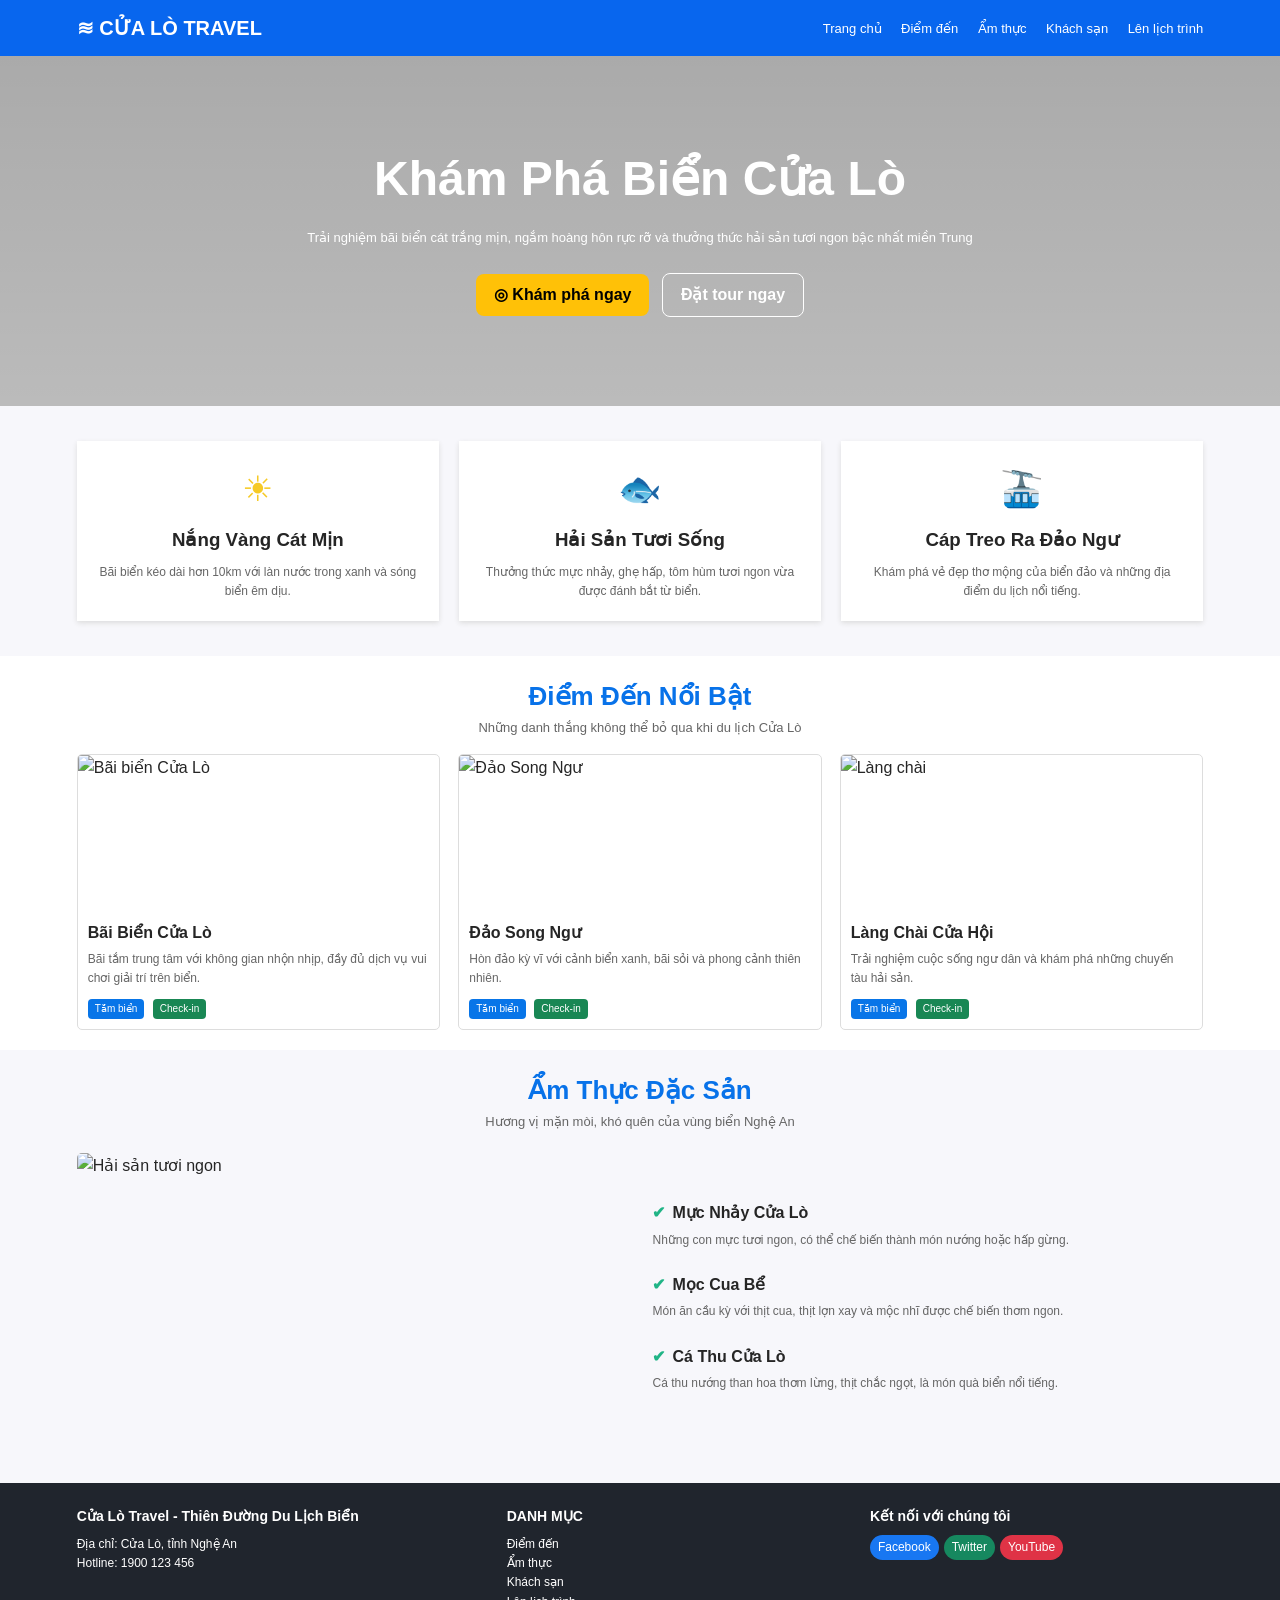
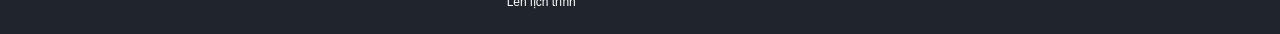
==== index.html @ 16b4d222 "Add files via upload" ====
<!DOCTYPE html>
<html lang="vi">
<head>
    <meta charset="UTF-8">
    <meta name="viewport" content="width=device-width, initial-scale=1.0">
    <title>Cửa Lò Travel</title>

    <!-- Ket noi file CSS -->
    <link rel="stylesheet" href="dulich.css">
</head>

<body>

    <header>
        <div class="container navbar">
            <div class="logo">≋ CỬA LÒ TRAVEL</div>

            <nav>
                <a href="#trang-chu">Trang chủ</a>
                <a href="#diem-den">Điểm đến</a>
                <a href="#am-thuc">Ẩm thực</a>
                <a href="#khach-san">Khách sạn</a>
                <a href="#lich-trinh">Lên lịch trình</a>
            </nav>
        </div>
    </header>

    <section class="hero" id="trang-chu">
        <h1>Khám Phá Biển Cửa Lò</h1>

        <p>
            Trải nghiệm bãi biển cát trắng mịn, ngắm hoàng hôn
            rực rỡ và thưởng thức hải sản tươi ngon bậc nhất miền Trung
        </p>

        <div>
            <a href="#diem-den" class="btn btn-yellow">
                ◎ Khám phá ngay
            </a>

            <a href="#lich-trinh" class="btn btn-white">
                Đặt tour ngay
            </a>
        </div>
    </section>

    <section class="features">
        <div class="container feature-grid">

            <div class="feature">
                <div class="icon icon-sun">☀</div>
                <h3>Nắng Vàng Cát Mịn</h3>
                <p>
                    Bãi biển kéo dài hơn 10km với làn nước
                    trong xanh và sóng biển êm dịu.
                </p>
            </div>

            <div class="feature">
                <div class="icon icon-fish">🐟</div>
                <h3>Hải Sản Tươi Sống</h3>
                <p>
                    Thưởng thức mực nhảy, ghẹ hấp, tôm hùm
                    tươi ngon vừa được đánh bắt từ biển.
                </p>
            </div>

            <div class="feature">
                <div class="icon icon-cable">🚠</div>
                <h3>Cáp Treo Ra Đảo Ngư</h3>
                <p>
                    Khám phá vẻ đẹp thơ mộng của biển đảo
                    và những địa điểm du lịch nổi tiếng.
                </p>
            </div>

        </div>
    </section>

    <section class="section" id="diem-den">
        <div class="container">

            <h2 class="section-title">Điểm Đến Nổi Bật</h2>
            <p class="section-desc">
                Những danh thắng không thể bỏ qua khi du lịch Cửa Lò
            </p>

            <div class="destination-grid">

                <div class="card">
                    <img
                        src="https://images.unsplash.com/photo-1500375592092-40eb2168fd21?auto=format&fit=crop&w=800&q=80"
                        alt="Bãi biển Cửa Lò">

                    <div class="card-body">
                        <h3>Bãi Biển Cửa Lò</h3>
                        <p>
                            Bãi tắm trung tâm với không gian nhộn nhịp,
                            đầy đủ dịch vụ vui chơi giải trí trên biển.
                        </p>
                        <span class="tag blue">Tắm biển</span>
                        <span class="tag green">Check-in</span>
                    </div>
                </div>

                <div class="card">
                    <img
                        src="https://encrypted-tbn0.gstatic.com/images?q=tbn:ANd9GcQE5zY6LLgCMtRRhVCJJdSUqvqS-wcv535NeMk8z3jn2g&s=10"
                        alt="Đảo Song Ngư">

                    <div class="card-body">
                        <h3>Đảo Song Ngư</h3>
                        <p>
                            Hòn đảo kỳ vĩ với cảnh biển xanh,
                            bãi sỏi và phong cảnh thiên nhiên.
                        </p>
                        <span class="tag blue">Tắm biển</span>
                        <span class="tag green">Check-in</span>
                    </div>
                </div>

                <div class="card">
                    <img
                        src="https://images.unsplash.com/photo-1544551763-46a013bb70d5?auto=format&fit=crop&w=800&q=80"
                        alt="Làng chài">

                    <div class="card-body">
                        <h3>Làng Chài Cửa Hội</h3>
                        <p>
                            Trải nghiệm cuộc sống ngư dân
                            và khám phá những chuyến tàu hải sản.
                        </p>
                        <span class="tag blue">Tắm biển</span>
                        <span class="tag green">Check-in</span>
                    </div>
                </div>

            </div>
        </div>
    </section>

    <!-- Am thuc dac san -->
    <section class="food-section" id="am-thuc">
        <div class="container">

            <h2 class="section-title">Ẩm Thực Đặc Sản</h2>
            <p class="section-desc">
                Hương vị mặn mòi, khó quên của vùng biển Nghệ An
            </p>

            <div class="food-layout">

                <img
                    class="food-image"
                    src="https://images.unsplash.com/photo-1559737558-2f5a35f4523b?auto=format&fit=crop&w=1000&q=80"
                    alt="Hải sản tươi ngon">

                <div class="food-list">

                    <div class="food-item">
                        <h3><span class="check">✔</span>Mực Nhảy Cửa Lò</h3>
                        <p>
                            Những con mực tươi ngon, có thể chế biến
                            thành món nướng hoặc hấp gừng.
                        </p>
                    </div>

                    <div class="food-item">
                        <h3><span class="check">✔</span>Mọc Cua Bể</h3>
                        <p>
                            Món ăn cầu kỳ với thịt cua, thịt lợn xay
                            và mộc nhĩ được chế biến thơm ngon.
                        </p>
                    </div>

                    <div class="food-item">
                        <h3><span class="check">✔</span>Cá Thu Cửa Lò</h3>
                        <p>
                            Cá thu nướng than hoa thơm lừng,
                            thịt chắc ngọt, là món quà biển nổi tiếng.
                        </p>
                    </div>

                </div>
            </div>
        </div>
    </section>

    <!-- Chan trang -->
    <footer id="khach-san">
        <div class="container footer-grid">

            <div>
                <h3>Cửa Lò Travel - Thiên Đường Du Lịch Biển</h3>
                <p>Địa chỉ: Cửa Lò, tỉnh Nghệ An</p>
                <p>Hotline: 1900 123 456</p>
            </div>

            <div id="lich-trinh">
                <h3>DANH MỤC</h3>
                <a href="#diem-den">Điểm đến</a>
                <a href="#am-thuc">Ẩm thực</a>
                <a href="#khach-san">Khách sạn</a>
                <a href="#lich-trinh">Lên lịch trình</a>
            </div>

            <div>
                <h3>Kết nối với chúng tôi</h3>

                <div class="social">
                    <a class="facebook" href="https://facebook.com">Facebook</a>
                    <a class="twitter" href="https://twitter.com">Twitter</a>
                    <a class="youtube" href="https://youtube.com">YouTube</a>
                </div>
            </div>

        </div>
    </footer>

</body>
</html>
---- dulich.css ----
* {
    margin: 0;
    padding: 0;
    box-sizing: border-box;
}

body {
    font-family: Arial, sans-serif;
    color: #252525;
    line-height: 1.6;
}

a {
    text-decoration: none;
}

.container {
    width: 88%;
    max-width: 1200px;
    margin: auto;
}
header {
    background: #0866ee;
    color: white;
    padding: 12px 0;
}

.navbar {
    display: flex;
    justify-content: space-between;
    align-items: center;
}

.logo {
    font-size: 20px;
    font-weight: bold;
}

nav a {
    color: white;
    margin-left: 15px;
    font-size: 13px;
}

/* Anh bia */
.hero {
    height: 350px;

    background:
        linear-gradient(#0005, #0004),
        url("https://images.unsplash.com/photo-1500375592092-40eb2168fd21?auto=format&fit=crop&w=1600&q=80")
        center / cover;

    color: white;
    text-align: center;

    display: flex;
    flex-direction: column;
    justify-content: center;
    align-items: center;

    padding: 20px;
}

.hero h1 {
    font-size: 48px;
    margin-bottom: 10px;
}

.hero p {
    font-size: 13px;
    margin-bottom: 20px;
}
.btn {
    display: inline-block;
    padding: 8px 18px;
    border-radius: 8px;
    margin: 4px;
    font-weight: bold;
}

.btn-yellow {
    background: #ffc107;
    color: black;
}

.btn-white {
    border: 1px solid white;
    color: white;
}

/* Ba the gioi thieu */
.features {
    background: #f7f7fb;
    padding: 35px 0;
}

.feature-grid {
    display: grid;
    grid-template-columns: repeat(3, 1fr);
    gap: 20px;
}

.feature {
    background: white;
    padding: 20px;
    text-align: center;
    box-shadow: 0 2px 5px #ddd;
}

.feature .icon {
    font-size: 35px;
}
.icon-sun {
    color: #f6ca27;
}

.icon-fish {
    color: #70b9ed;
}

.icon-cable {
    color: #59d9bd;
}

.feature h3 {
    margin: 8px 0;
}

.feature p {
    font-size: 12px;
    color: #666;
}
.section {
    padding: 20px 0;
}

.section-title {
    color: #0872e9;
    text-align: center;
    font-size: 26px;
}

.section-desc {
    text-align: center;
    color: #666;
    font-size: 13px;
    margin-bottom: 15px;
}
.destination-grid {
    display: grid;
    grid-template-columns: repeat(3, 1fr);
    gap: 18px;
}

.card {
    border: 1px solid #ddd;
    border-radius: 5px;
    overflow: hidden;
    background: white;
}

.card img {
    width: 100%;
    height: 155px;
    object-fit: cover;
    display: block;
}

.card-body {
    padding: 10px;
}

.card-body h3 {
    font-size: 16px;
}

.card-body p {
    font-size: 12px;
    color: #666;
    margin: 5px 0;
}
.tag {
    display: inline-block;
    color: white;
    padding: 2px 7px;
    border-radius: 4px;
    font-size: 10px;
    margin-right: 4px;
}

.blue {
    background: #0875e8;
}

.green {
    background: #198754;
}
.food-section {
    background: #f7f7fb;
    padding: 20px 0;
}

.food-layout {
    display: grid;
    grid-template-columns: 1fr 1fr;
    gap: 25px;
    align-items: center;
    margin-top: 20px;
}

.food-image {
    width: 100%;
    height: 310px;
    object-fit: cover;
    border-radius: 5px;
}

.food-item {
    margin-bottom: 22px;
}

.food-item h3 {
    font-size: 16px;
    margin-bottom: 5px;
}

.food-item p {
    font-size: 12px;
    color: #666;
}

.check {
    color: #20b486;
    margin-right: 7px;
}
footer {
    background: #20252d;
    color: white;
    padding: 22px 0;
}

.footer-grid {
    display: grid;
    grid-template-columns: 1.2fr 1fr 1fr;
    gap: 30px;
}

footer h3 {
    font-size: 14px;
    margin-bottom: 8px;
}

footer p,
footer a {
    color: white;
    font-size: 12px;
}

footer a {
    display: block;
}
.social {
    display: flex;
    gap: 5px;
}

.social a {
    padding: 3px 8px;
    border-radius: 15px;
}

.facebook {
    background: #1877f2;
}

.twitter {
    background: #16885f;
}

.youtube {
    background: #df3346;
}
@media (max-width: 700px) {
    .navbar {
        flex-direction: column;
        gap: 10px;
    }

    nav a {
        margin: 0 5px;
    }

    .hero h1 {
        font-size: 32px;
    }

    .feature-grid,
    .destination-grid,
    .food-layout,
    .footer-grid {
        grid-template-columns: 1fr;
    }
}
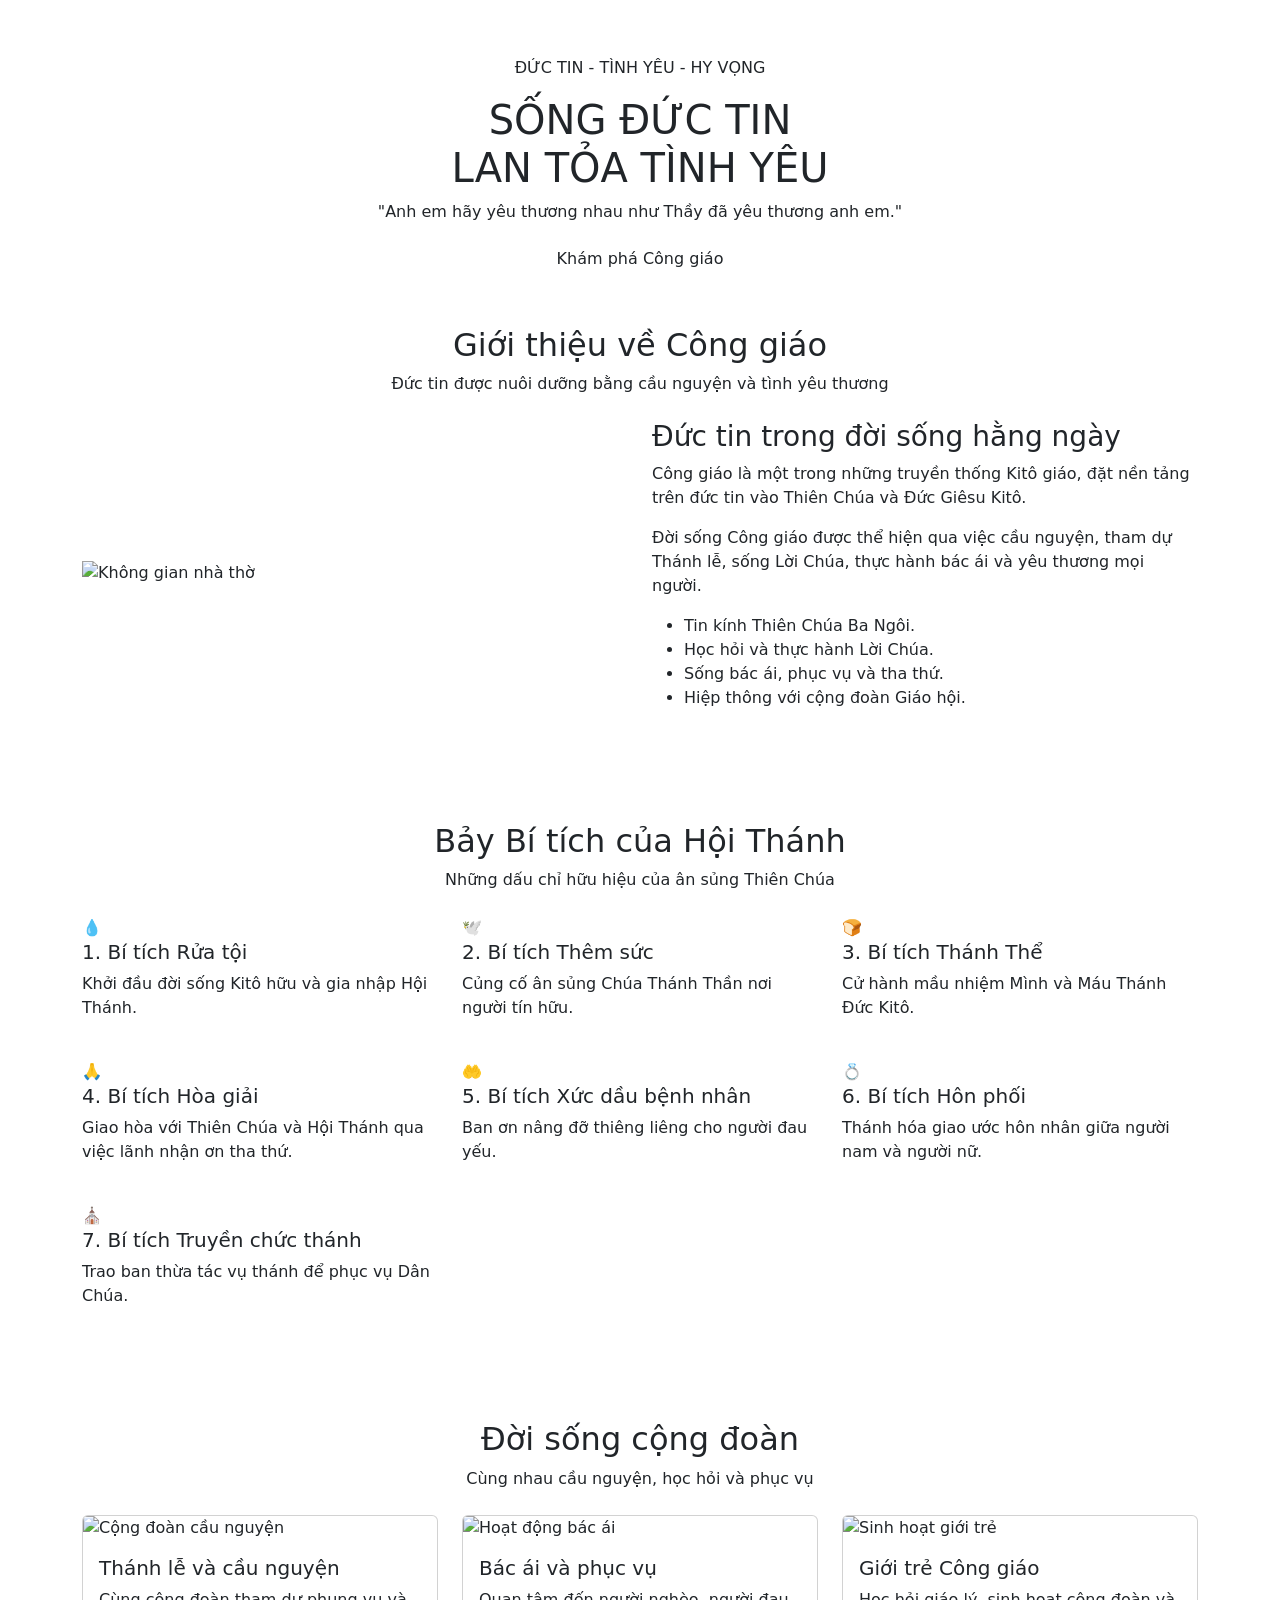
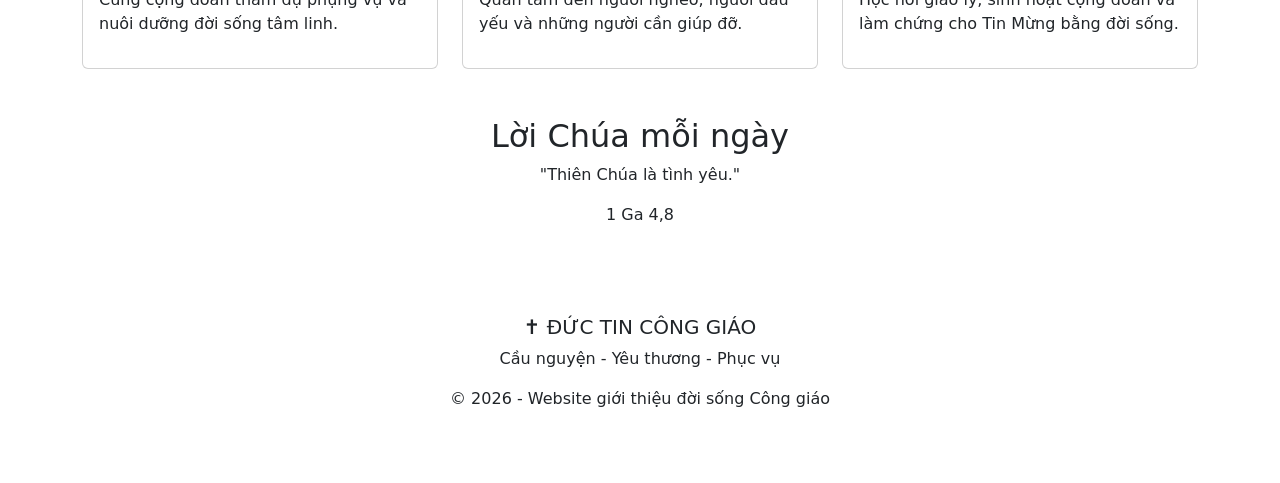
==== commit a1524599: "Rename bai1.html to index.html" ====
--- a/index.html
+++ b/index.html
@@ -4,219 +4,288 @@
 <head>
     <meta charset="UTF-8">
     <meta name="viewport" content="width=device-width, initial-scale=1.0">
-    <title>Cửa Lò Travel</title>
-
-    <!-- Ket noi file CSS -->
-    <link rel="stylesheet" href="dulich.css">
+    <title>Công Giáo Việt Nam - Đức Tin và Hy Vọng</title>
+
+    <link href="https://cdn.jsdelivr.net/npm/bootstrap@5.3.3/dist/css/bootstrap.min.css"
+          rel="stylesheet">
+
+    <link rel="stylesheet" href="style.css">
 </head>
 
 <body>
 
-    <header>
-        <div class="container navbar">
-            <div class="logo">≋ CỬA LÒ TRAVEL</div>
-
-            <nav>
-                <a href="#trang-chu">Trang chủ</a>
-                <a href="#diem-den">Điểm đến</a>
-                <a href="#am-thuc">Ẩm thực</a>
-                <a href="#khach-san">Khách sạn</a>
-                <a href="#lich-trinh">Lên lịch trình</a>
-            </nav>
+    <nav class="navbar navbar-expand-lg navbar-dark main-nav">
+        <div class="container">
+            <a class="navbar-brand fw-bold" href="#home">
+                ✝ ĐỨC TIN CÔNG GIÁO
+            </a>
+
+            <button class="navbar-toggler" type="button"
+                    data-bs-toggle="collapse" data-bs-target="#menu">
+                <span class="navbar-toggler-icon"></span>
+            </button>
+
+            <div class="collapse navbar-collapse" id="menu">
+                <ul class="navbar-nav ms-auto">
+                    <li class="nav-item">
+                        <a class="nav-link" href="#home">Trang chủ</a>
+                    </li>
+                    <li class="nav-item">
+                        <a class="nav-link" href="#gioi-thieu">Giới thiệu</a>
+                    </li>
+                    <li class="nav-item">
+                        <a class="nav-link" href="#bi-tich">Bí tích</a>
+                    </li>
+                    <li class="nav-item">
+                        <a class="nav-link" href="#hoat-dong">Hoạt động</a>
+                    </li>
+                    <li class="nav-item">
+                        <a class="nav-link" href="#lien-he">Liên hệ</a>
+                    </li>
+                </ul>
+            </div>
+        </div>
+    </nav>
+
+    <header id="home" class="hero">
+        <div class="hero-content text-center">
+            <div class="container">
+                <p class="hero-subtitle">ĐỨC TIN - TÌNH YÊU - HY VỌNG</p>
+
+                <h1>SỐNG ĐỨC TIN<br>LAN TỎA TÌNH YÊU</h1>
+
+                <p class="hero-text">
+                    "Anh em hãy yêu thương nhau như Thầy đã yêu thương anh em."
+                </p>
+
+                <a href="#gioi-thieu" class="btn btn-gold">
+                    Khám phá Công giáo
+                </a>
+            </div>
         </div>
     </header>
 
-    <section class="hero" id="trang-chu">
-        <h1>Khám Phá Biển Cửa Lò</h1>
-
-        <p>
-            Trải nghiệm bãi biển cát trắng mịn, ngắm hoàng hôn
-            rực rỡ và thưởng thức hải sản tươi ngon bậc nhất miền Trung
-        </p>
-
-        <div>
-            <a href="#diem-den" class="btn btn-yellow">
-                ◎ Khám phá ngay
-            </a>
-
-            <a href="#lich-trinh" class="btn btn-white">
-                Đặt tour ngay
-            </a>
+    <section id="gioi-thieu" class="intro-section py-5">
+        <div class="container">
+            <div class="section-heading text-center mb-4">
+                <h2>Giới thiệu về Công giáo</h2>
+                <p>Đức tin được nuôi dưỡng bằng cầu nguyện và tình yêu thương</p>
+            </div>
+
+            <div class="row align-items-center g-4">
+                <div class="col-12 col-md-6">
+                    <img
+                        src="https://encrypted-tbn0.gstatic.com/images?q=tbn:ANd9GcQry5_gmvrgSSpIDM_0UEivdYDY0ALxU47XIjORedcDJw&s=10"
+                        alt="Không gian nhà thờ"
+                        class="intro-img">
+                </div>
+
+                <div class="col-12 col-md-6">
+                    <h3>Đức tin trong đời sống hằng ngày</h3>
+
+                    <p>
+                        Công giáo là một trong những truyền thống Kitô giáo,
+                        đặt nền tảng trên đức tin vào Thiên Chúa và Đức Giêsu Kitô.
+                    </p>
+
+                    <p>
+                        Đời sống Công giáo được thể hiện qua việc cầu nguyện,
+                        tham dự Thánh lễ, sống Lời Chúa, thực hành bác ái
+                        và yêu thương mọi người.
+                    </p>
+
+                    <ul class="intro-list">
+                        <li>Tin kính Thiên Chúa Ba Ngôi.</li>
+                        <li>Học hỏi và thực hành Lời Chúa.</li>
+                        <li>Sống bác ái, phục vụ và tha thứ.</li>
+                        <li>Hiệp thông với cộng đoàn Giáo hội.</li>
+                    </ul>
+                </div>
+            </div>
         </div>
     </section>
 
-    <section class="features">
-        <div class="container feature-grid">
-
-            <div class="feature">
-                <div class="icon icon-sun">☀</div>
-                <h3>Nắng Vàng Cát Mịn</h3>
-                <p>
-                    Bãi biển kéo dài hơn 10km với làn nước
-                    trong xanh và sóng biển êm dịu.
-                </p>
-            </div>
-
-            <div class="feature">
-                <div class="icon icon-fish">🐟</div>
-                <h3>Hải Sản Tươi Sống</h3>
-                <p>
-                    Thưởng thức mực nhảy, ghẹ hấp, tôm hùm
-                    tươi ngon vừa được đánh bắt từ biển.
-                </p>
-            </div>
-
-            <div class="feature">
-                <div class="icon icon-cable">🚠</div>
-                <h3>Cáp Treo Ra Đảo Ngư</h3>
-                <p>
-                    Khám phá vẻ đẹp thơ mộng của biển đảo
-                    và những địa điểm du lịch nổi tiếng.
-                </p>
-            </div>
-
+
+    <section id="bi-tich" class="sacrament-section py-5">
+        <div class="container">
+            <div class="section-heading text-center mb-4">
+                <h2>Bảy Bí tích của Hội Thánh</h2>
+                <p>Những dấu chỉ hữu hiệu của ân sủng Thiên Chúa</p>
+            </div>
+
+            <div class="row g-4">
+
+                <div class="col-12 col-md-6 col-lg-4">
+                    <div class="info-card h-100">
+                        <div class="card-icon">💧</div>
+                        <h5>1. Bí tích Rửa tội</h5>
+                        <p>
+                            Khởi đầu đời sống Kitô hữu và gia nhập Hội Thánh.
+                        </p>
+                    </div>
+                </div>
+
+                <div class="col-12 col-md-6 col-lg-4">
+                    <div class="info-card h-100">
+                        <div class="card-icon">🕊️</div>
+                        <h5>2. Bí tích Thêm sức</h5>
+                        <p>
+                            Củng cố ân sủng Chúa Thánh Thần nơi người tín hữu.
+                        </p>
+                    </div>
+                </div>
+
+                <div class="col-12 col-md-6 col-lg-4">
+                    <div class="info-card h-100">
+                        <div class="card-icon">🍞</div>
+                        <h5>3. Bí tích Thánh Thể</h5>
+                        <p>
+                            Cử hành mầu nhiệm Mình và Máu Thánh Đức Kitô.
+                        </p>
+                    </div>
+                </div>
+
+                <div class="col-12 col-md-6 col-lg-4">
+                    <div class="info-card h-100">
+                        <div class="card-icon">🙏</div>
+                        <h5>4. Bí tích Hòa giải</h5>
+                        <p>
+                            Giao hòa với Thiên Chúa và Hội Thánh qua việc
+                            lãnh nhận ơn tha thứ.
+                        </p>
+                    </div>
+                </div>
+
+                <div class="col-12 col-md-6 col-lg-4">
+                    <div class="info-card h-100">
+                        <div class="card-icon">🤲</div>
+                        <h5>5. Bí tích Xức dầu bệnh nhân</h5>
+                        <p>
+                            Ban ơn nâng đỡ thiêng liêng cho người đau yếu.
+                        </p>
+                    </div>
+                </div>
+
+                <div class="col-12 col-md-6 col-lg-4">
+                    <div class="info-card h-100">
+                        <div class="card-icon">💍</div>
+                        <h5>6. Bí tích Hôn phối</h5>
+                        <p>
+                            Thánh hóa giao ước hôn nhân giữa người nam và người nữ.
+                        </p>
+                    </div>
+                </div>
+
+                <div class="col-12 col-md-6 col-lg-4">
+                    <div class="info-card h-100">
+                        <div class="card-icon">⛪</div>
+                        <h5>7. Bí tích Truyền chức thánh</h5>
+                        <p>
+                            Trao ban thừa tác vụ thánh để phục vụ Dân Chúa.
+                        </p>
+                    </div>
+                </div>
+
+            </div>
         </div>
     </section>
 
-    <section class="section" id="diem-den">
-        <div class="container">
-
-            <h2 class="section-title">Điểm Đến Nổi Bật</h2>
-            <p class="section-desc">
-                Những danh thắng không thể bỏ qua khi du lịch Cửa Lò
+
+    <section id="hoat-dong" class="activity-section py-5">
+        <div class="container">
+            <div class="section-heading text-center mb-4">
+                <h2>Đời sống cộng đoàn</h2>
+                <p>Cùng nhau cầu nguyện, học hỏi và phục vụ</p>
+            </div>
+
+            <div class="row g-4">
+
+                <div class="col-12 col-md-6 col-lg-4">
+                    <div class="card activity-card h-100">
+                        <img
+                            src="https://images.unsplash.com/photo-1438032005730-c779502df39b?auto=format&fit=crop&w=800&q=80"
+                            class="card-img-top"
+                            alt="Cộng đoàn cầu nguyện">
+
+                        <div class="card-body">
+                            <h5>Thánh lễ và cầu nguyện</h5>
+                            <p>
+                                Cùng cộng đoàn tham dự phụng vụ và nuôi dưỡng
+                                đời sống tâm linh.
+                            </p>
+                        </div>
+                    </div>
+                </div>
+
+                <div class="col-12 col-md-6 col-lg-4">
+                    <div class="card activity-card h-100">
+                        <img
+                            src="https://images.unsplash.com/photo-1488521787991-ed7bbaae773c?auto=format&fit=crop&w=800&q=80"
+                            class="card-img-top"
+                            alt="Hoạt động bác ái">
+
+                        <div class="card-body">
+                            <h5>Bác ái và phục vụ</h5>
+                            <p>
+                                Quan tâm đến người nghèo, người đau yếu
+                                và những người cần giúp đỡ.
+                            </p>
+                        </div>
+                    </div>
+                </div>
+
+                <div class="col-12 col-md-6 col-lg-4">
+                    <div class="card activity-card h-100">
+                        <img
+                            src="https://images.unsplash.com/photo-1529390079861-591de354faf5?auto=format&fit=crop&w=800&q=80"
+                            class="card-img-top"
+                            alt="Sinh hoạt giới trẻ">
+
+                        <div class="card-body">
+                            <h5>Giới trẻ Công giáo</h5>
+                            <p>
+                                Học hỏi giáo lý, sinh hoạt cộng đoàn
+                                và làm chứng cho Tin Mừng bằng đời sống.
+                            </p>
+                        </div>
+                    </div>
+                </div>
+
+            </div>
+        </div>
+
+    <!-- CÂU LỜI CHÚA -->
+    <section class="bible-section text-center py-5">
+        <div class="container">
+            <h2>Lời Chúa mỗi ngày</h2>
+
+            <p class="bible-verse">
+                "Thiên Chúa là tình yêu."
             </p>
 
-            <div class="destination-grid">
-
-                <div class="card">
-                    <img
-                        src="https://images.unsplash.com/photo-1500375592092-40eb2168fd21?auto=format&fit=crop&w=800&q=80"
-                        alt="Bãi biển Cửa Lò">
-
-                    <div class="card-body">
-                        <h3>Bãi Biển Cửa Lò</h3>
-                        <p>
-                            Bãi tắm trung tâm với không gian nhộn nhịp,
-                            đầy đủ dịch vụ vui chơi giải trí trên biển.
-                        </p>
-                        <span class="tag blue">Tắm biển</span>
-                        <span class="tag green">Check-in</span>
-                    </div>
-                </div>
-
-                <div class="card">
-                    <img
-                        src="https://encrypted-tbn0.gstatic.com/images?q=tbn:ANd9GcQE5zY6LLgCMtRRhVCJJdSUqvqS-wcv535NeMk8z3jn2g&s=10"
-                        alt="Đảo Song Ngư">
-
-                    <div class="card-body">
-                        <h3>Đảo Song Ngư</h3>
-                        <p>
-                            Hòn đảo kỳ vĩ với cảnh biển xanh,
-                            bãi sỏi và phong cảnh thiên nhiên.
-                        </p>
-                        <span class="tag blue">Tắm biển</span>
-                        <span class="tag green">Check-in</span>
-                    </div>
-                </div>
-
-                <div class="card">
-                    <img
-                        src="https://images.unsplash.com/photo-1544551763-46a013bb70d5?auto=format&fit=crop&w=800&q=80"
-                        alt="Làng chài">
-
-                    <div class="card-body">
-                        <h3>Làng Chài Cửa Hội</h3>
-                        <p>
-                            Trải nghiệm cuộc sống ngư dân
-                            và khám phá những chuyến tàu hải sản.
-                        </p>
-                        <span class="tag blue">Tắm biển</span>
-                        <span class="tag green">Check-in</span>
-                    </div>
-                </div>
-
-            </div>
+            <p class="bible-reference">1 Ga 4,8</p>
         </div>
     </section>
 
-    <!-- Am thuc dac san -->
-    <section class="food-section" id="am-thuc">
-        <div class="container">
-
-            <h2 class="section-title">Ẩm Thực Đặc Sản</h2>
-            <p class="section-desc">
-                Hương vị mặn mòi, khó quên của vùng biển Nghệ An
+
+    <!-- FOOTER -->
+    <footer id="lien-he" class="footer py-4">
+        <div class="container text-center">
+            <h5>✝ ĐỨC TIN CÔNG GIÁO</h5>
+
+            <p>
+                Cầu nguyện - Yêu thương - Phục vụ
             </p>
 
-            <div class="food-layout">
-
-                <img
-                    class="food-image"
-                    src="https://images.unsplash.com/photo-1559737558-2f5a35f4523b?auto=format&fit=crop&w=1000&q=80"
-                    alt="Hải sản tươi ngon">
-
-                <div class="food-list">
-
-                    <div class="food-item">
-                        <h3><span class="check">✔</span>Mực Nhảy Cửa Lò</h3>
-                        <p>
-                            Những con mực tươi ngon, có thể chế biến
-                            thành món nướng hoặc hấp gừng.
-                        </p>
-                    </div>
-
-                    <div class="food-item">
-                        <h3><span class="check">✔</span>Mọc Cua Bể</h3>
-                        <p>
-                            Món ăn cầu kỳ với thịt cua, thịt lợn xay
-                            và mộc nhĩ được chế biến thơm ngon.
-                        </p>
-                    </div>
-
-                    <div class="food-item">
-                        <h3><span class="check">✔</span>Cá Thu Cửa Lò</h3>
-                        <p>
-                            Cá thu nướng than hoa thơm lừng,
-                            thịt chắc ngọt, là món quà biển nổi tiếng.
-                        </p>
-                    </div>
-
-                </div>
-            </div>
-        </div>
-    </section>
-
-    <!-- Chan trang -->
-    <footer id="khach-san">
-        <div class="container footer-grid">
-
-            <div>
-                <h3>Cửa Lò Travel - Thiên Đường Du Lịch Biển</h3>
-                <p>Địa chỉ: Cửa Lò, tỉnh Nghệ An</p>
-                <p>Hotline: 1900 123 456</p>
-            </div>
-
-            <div id="lich-trinh">
-                <h3>DANH MỤC</h3>
-                <a href="#diem-den">Điểm đến</a>
-                <a href="#am-thuc">Ẩm thực</a>
-                <a href="#khach-san">Khách sạn</a>
-                <a href="#lich-trinh">Lên lịch trình</a>
-            </div>
-
-            <div>
-                <h3>Kết nối với chúng tôi</h3>
-
-                <div class="social">
-                    <a class="facebook" href="https://facebook.com">Facebook</a>
-                    <a class="twitter" href="https://twitter.com">Twitter</a>
-                    <a class="youtube" href="https://youtube.com">YouTube</a>
-                </div>
-            </div>
-
+            <p class="mb-0">
+                © 2026 - Website giới thiệu đời sống Công giáo
+            </p>
         </div>
     </footer>
+
+
+    <!-- Bootstrap JavaScript -->
+    <script src="https://cdn.jsdelivr.net/npm/bootstrap@5.3.3/dist/js/bootstrap.bundle.min.js"></script>
 
 </body>
 </html>
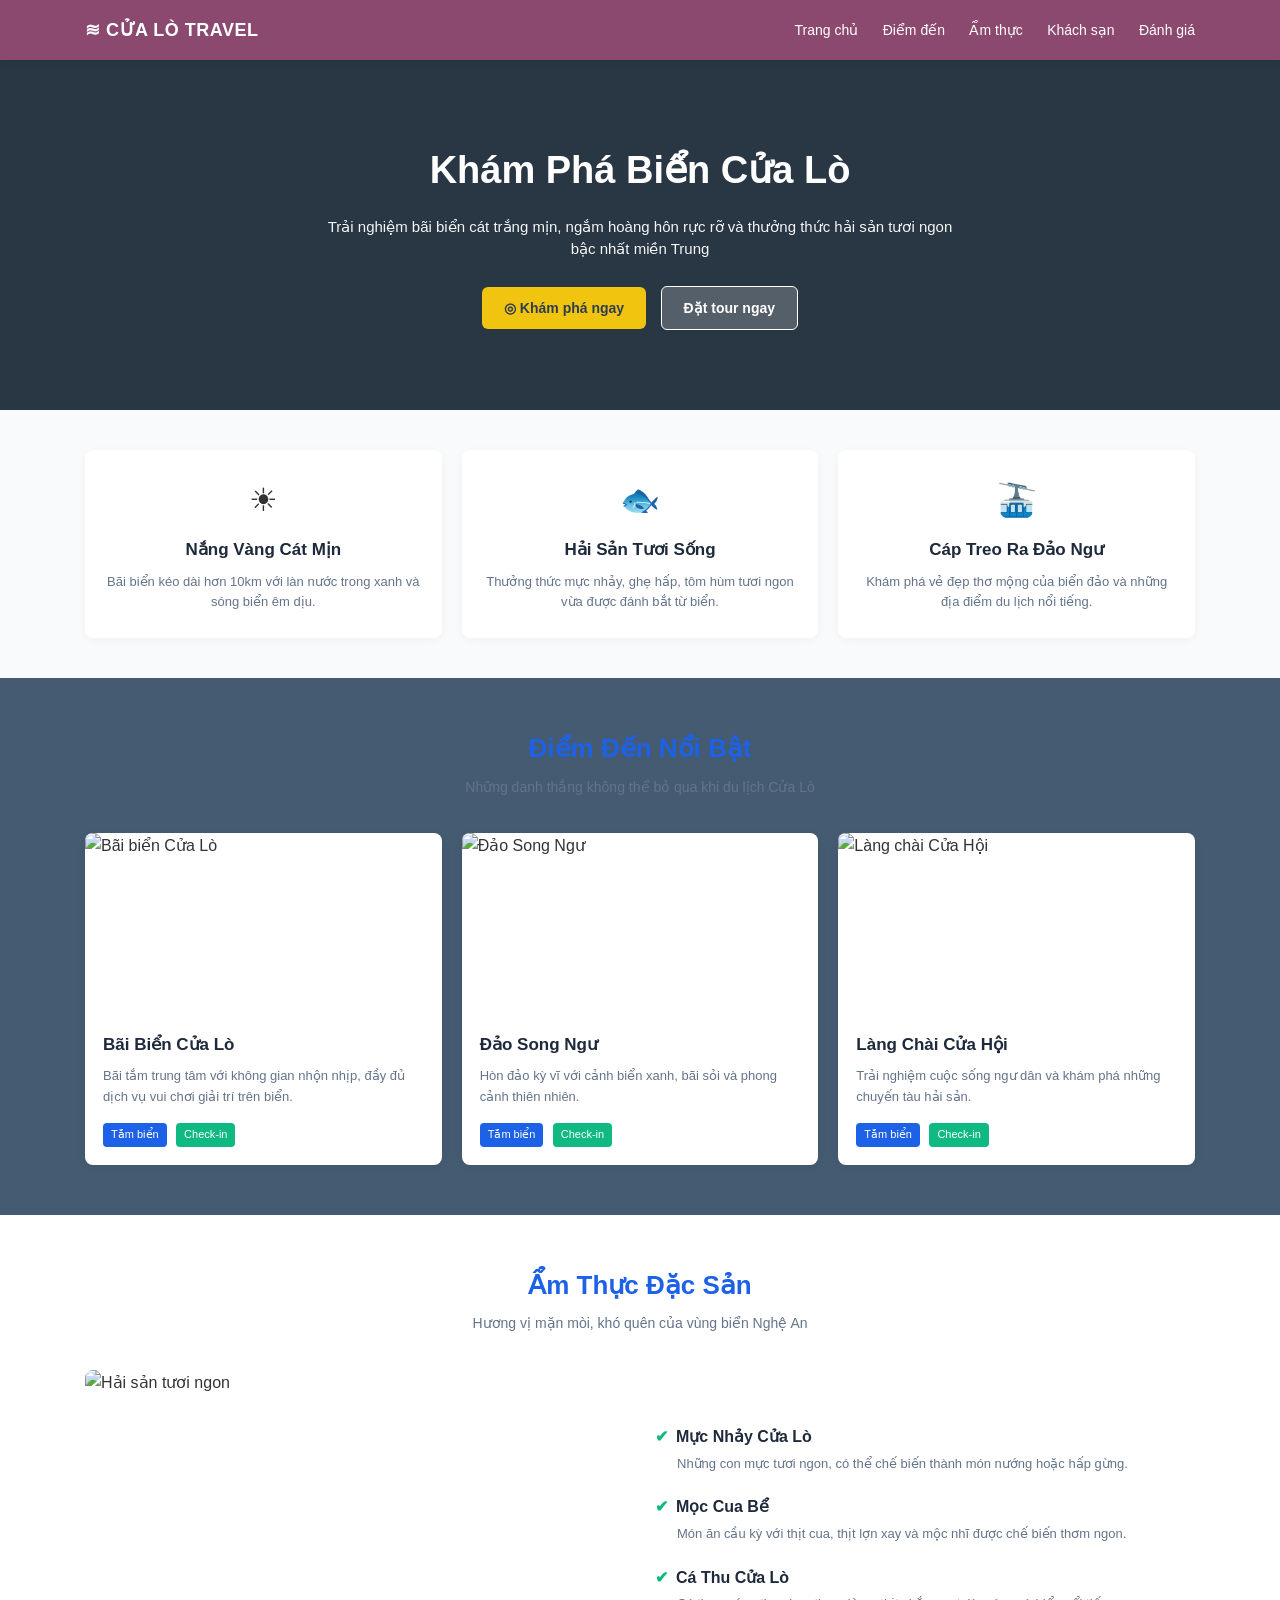
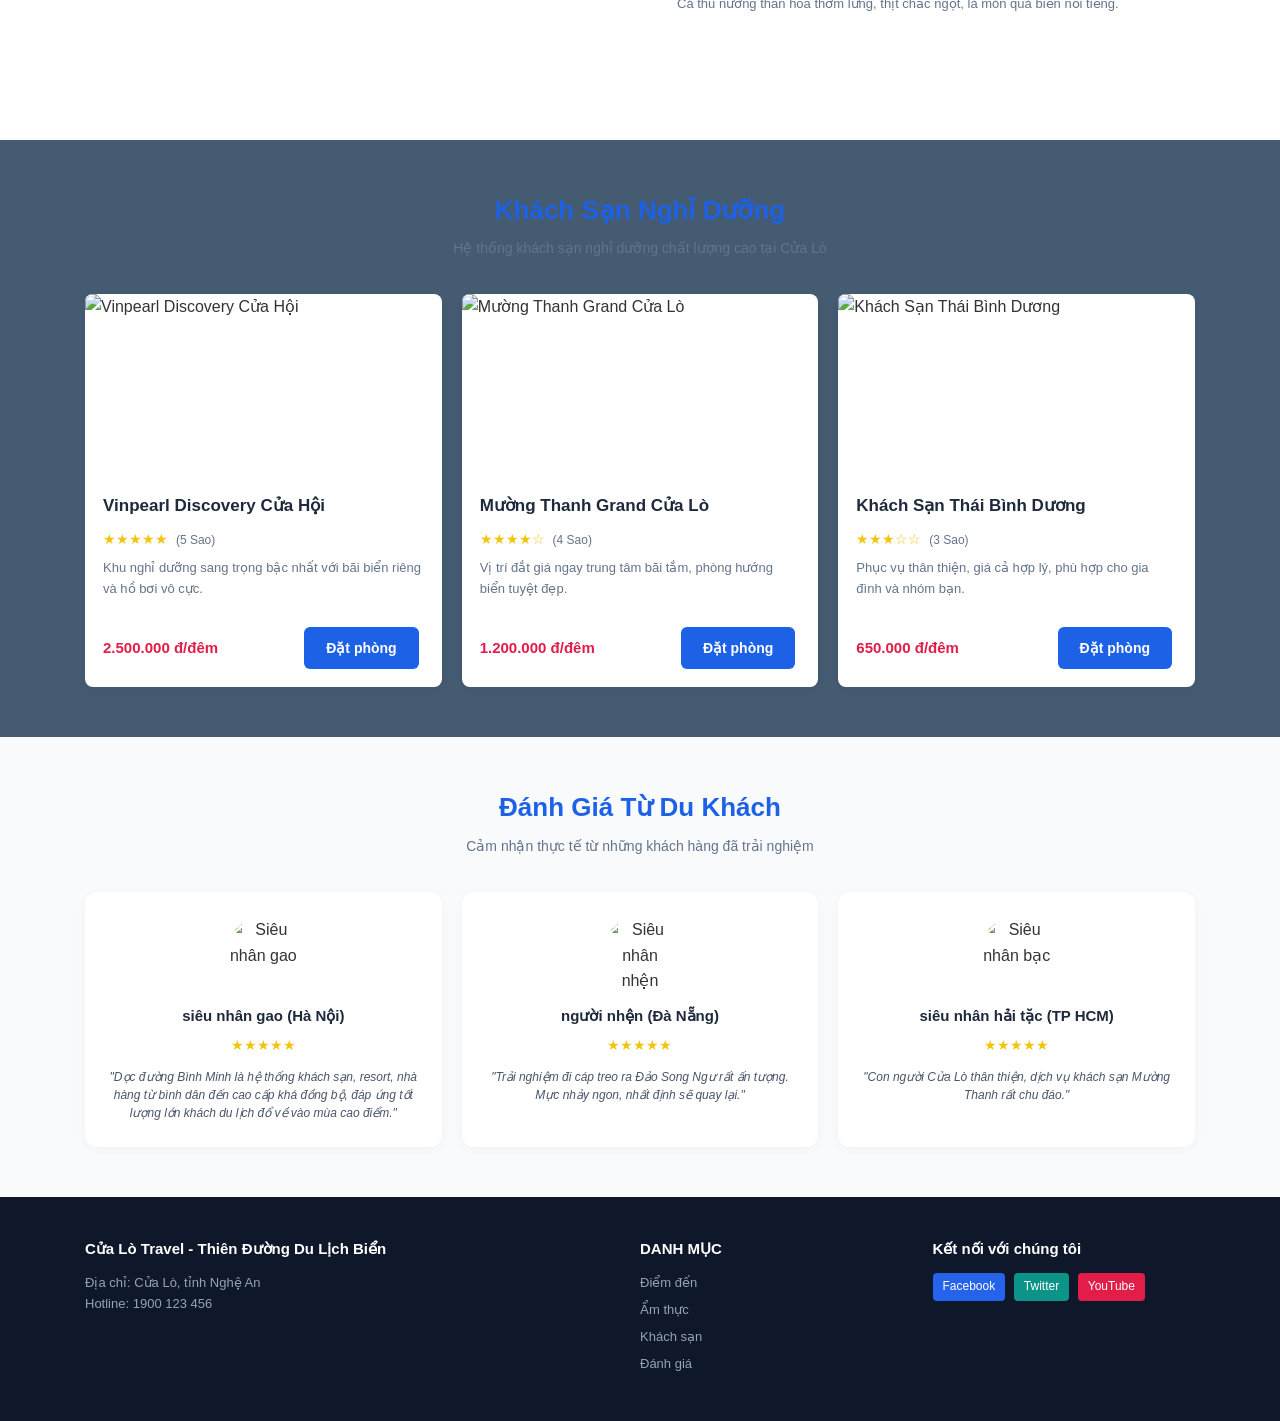
==== commit d9a4ef8c: "Rename dulich.html to index.html" ====
--- a/index.html
+++ b/index.html
@@ -1,291 +1,232 @@
-
 <!DOCTYPE html>
 <html lang="vi">
 <head>
     <meta charset="UTF-8">
     <meta name="viewport" content="width=device-width, initial-scale=1.0">
-    <title>Công Giáo Việt Nam - Đức Tin và Hy Vọng</title>
-
-    <link href="https://cdn.jsdelivr.net/npm/bootstrap@5.3.3/dist/css/bootstrap.min.css"
-          rel="stylesheet">
-
-    <link rel="stylesheet" href="style.css">
+    <title>Cửa Lò Travel - Thiên Đường Du Lịch Biển</title>
+    <link rel="stylesheet" href="dulich.css">
 </head>
-
 <body>
-
-    <nav class="navbar navbar-expand-lg navbar-dark main-nav">
-        <div class="container">
-            <a class="navbar-brand fw-bold" href="#home">
-                ✝ ĐỨC TIN CÔNG GIÁO
-            </a>
-
-            <button class="navbar-toggler" type="button"
-                    data-bs-toggle="collapse" data-bs-target="#menu">
-                <span class="navbar-toggler-icon"></span>
-            </button>
-
-            <div class="collapse navbar-collapse" id="menu">
-                <ul class="navbar-nav ms-auto">
-                    <li class="nav-item">
-                        <a class="nav-link" href="#home">Trang chủ</a>
-                    </li>
-                    <li class="nav-item">
-                        <a class="nav-link" href="#gioi-thieu">Giới thiệu</a>
-                    </li>
-                    <li class="nav-item">
-                        <a class="nav-link" href="#bi-tich">Bí tích</a>
-                    </li>
-                    <li class="nav-item">
-                        <a class="nav-link" href="#hoat-dong">Hoạt động</a>
-                    </li>
-                    <li class="nav-item">
-                        <a class="nav-link" href="#lien-he">Liên hệ</a>
-                    </li>
-                </ul>
-            </div>
-        </div>
-    </nav>
-
-    <header id="home" class="hero">
-        <div class="hero-content text-center">
-            <div class="container">
-                <p class="hero-subtitle">ĐỨC TIN - TÌNH YÊU - HY VỌNG</p>
-
-                <h1>SỐNG ĐỨC TIN<br>LAN TỎA TÌNH YÊU</h1>
-
-                <p class="hero-text">
-                    "Anh em hãy yêu thương nhau như Thầy đã yêu thương anh em."
-                </p>
-
-                <a href="#gioi-thieu" class="btn btn-gold">
-                    Khám phá Công giáo
-                </a>
-            </div>
+    <header>
+        <div class="container navbar">
+            <div class="logo">≋ CỬA LÒ TRAVEL</div>
+            <nav>
+                <a href="#trang-chu">Trang chủ</a>
+                <a href="#diem-den">Điểm đến</a>
+                <a href="#am-thuc">Ẩm thực</a>
+                <a href="#khach-san">Khách sạn</a>
+                <a href="#danh-gia">Đánh giá</a>
+            </nav>
         </div>
     </header>
-
-    <section id="gioi-thieu" class="intro-section py-5">
-        <div class="container">
-            <div class="section-heading text-center mb-4">
-                <h2>Giới thiệu về Công giáo</h2>
-                <p>Đức tin được nuôi dưỡng bằng cầu nguyện và tình yêu thương</p>
-            </div>
-
-            <div class="row align-items-center g-4">
-                <div class="col-12 col-md-6">
-                    <img
-                        src="https://encrypted-tbn0.gstatic.com/images?q=tbn:ANd9GcQry5_gmvrgSSpIDM_0UEivdYDY0ALxU47XIjORedcDJw&s=10"
-                        alt="Không gian nhà thờ"
-                        class="intro-img">
-                </div>
-
-                <div class="col-12 col-md-6">
-                    <h3>Đức tin trong đời sống hằng ngày</h3>
-
-                    <p>
-                        Công giáo là một trong những truyền thống Kitô giáo,
-                        đặt nền tảng trên đức tin vào Thiên Chúa và Đức Giêsu Kitô.
-                    </p>
-
-                    <p>
-                        Đời sống Công giáo được thể hiện qua việc cầu nguyện,
-                        tham dự Thánh lễ, sống Lời Chúa, thực hành bác ái
-                        và yêu thương mọi người.
-                    </p>
-
-                    <ul class="intro-list">
-                        <li>Tin kính Thiên Chúa Ba Ngôi.</li>
-                        <li>Học hỏi và thực hành Lời Chúa.</li>
-                        <li>Sống bác ái, phục vụ và tha thứ.</li>
-                        <li>Hiệp thông với cộng đoàn Giáo hội.</li>
-                    </ul>
-                </div>
-            </div>
-        </div>
-    </section>
-
-
-    <section id="bi-tich" class="sacrament-section py-5">
-        <div class="container">
-            <div class="section-heading text-center mb-4">
-                <h2>Bảy Bí tích của Hội Thánh</h2>
-                <p>Những dấu chỉ hữu hiệu của ân sủng Thiên Chúa</p>
-            </div>
-
-            <div class="row g-4">
-
-                <div class="col-12 col-md-6 col-lg-4">
-                    <div class="info-card h-100">
-                        <div class="card-icon">💧</div>
-                        <h5>1. Bí tích Rửa tội</h5>
-                        <p>
-                            Khởi đầu đời sống Kitô hữu và gia nhập Hội Thánh.
-                        </p>
-                    </div>
-                </div>
-
-                <div class="col-12 col-md-6 col-lg-4">
-                    <div class="info-card h-100">
-                        <div class="card-icon">🕊️</div>
-                        <h5>2. Bí tích Thêm sức</h5>
-                        <p>
-                            Củng cố ân sủng Chúa Thánh Thần nơi người tín hữu.
-                        </p>
-                    </div>
-                </div>
-
-                <div class="col-12 col-md-6 col-lg-4">
-                    <div class="info-card h-100">
-                        <div class="card-icon">🍞</div>
-                        <h5>3. Bí tích Thánh Thể</h5>
-                        <p>
-                            Cử hành mầu nhiệm Mình và Máu Thánh Đức Kitô.
-                        </p>
-                    </div>
-                </div>
-
-                <div class="col-12 col-md-6 col-lg-4">
-                    <div class="info-card h-100">
-                        <div class="card-icon">🙏</div>
-                        <h5>4. Bí tích Hòa giải</h5>
-                        <p>
-                            Giao hòa với Thiên Chúa và Hội Thánh qua việc
-                            lãnh nhận ơn tha thứ.
-                        </p>
-                    </div>
-                </div>
-
-                <div class="col-12 col-md-6 col-lg-4">
-                    <div class="info-card h-100">
-                        <div class="card-icon">🤲</div>
-                        <h5>5. Bí tích Xức dầu bệnh nhân</h5>
-                        <p>
-                            Ban ơn nâng đỡ thiêng liêng cho người đau yếu.
-                        </p>
-                    </div>
-                </div>
-
-                <div class="col-12 col-md-6 col-lg-4">
-                    <div class="info-card h-100">
-                        <div class="card-icon">💍</div>
-                        <h5>6. Bí tích Hôn phối</h5>
-                        <p>
-                            Thánh hóa giao ước hôn nhân giữa người nam và người nữ.
-                        </p>
-                    </div>
-                </div>
-
-                <div class="col-12 col-md-6 col-lg-4">
-                    <div class="info-card h-100">
-                        <div class="card-icon">⛪</div>
-                        <h5>7. Bí tích Truyền chức thánh</h5>
-                        <p>
-                            Trao ban thừa tác vụ thánh để phục vụ Dân Chúa.
-                        </p>
-                    </div>
-                </div>
-
-            </div>
-        </div>
-    </section>
-
-
-    <section id="hoat-dong" class="activity-section py-5">
-        <div class="container">
-            <div class="section-heading text-center mb-4">
-                <h2>Đời sống cộng đoàn</h2>
-                <p>Cùng nhau cầu nguyện, học hỏi và phục vụ</p>
-            </div>
-
-            <div class="row g-4">
-
-                <div class="col-12 col-md-6 col-lg-4">
-                    <div class="card activity-card h-100">
-                        <img
-                            src="https://images.unsplash.com/photo-1438032005730-c779502df39b?auto=format&fit=crop&w=800&q=80"
-                            class="card-img-top"
-                            alt="Cộng đoàn cầu nguyện">
-
-                        <div class="card-body">
-                            <h5>Thánh lễ và cầu nguyện</h5>
-                            <p>
-                                Cùng cộng đoàn tham dự phụng vụ và nuôi dưỡng
-                                đời sống tâm linh.
-                            </p>
-                        </div>
-                    </div>
-                </div>
-
-                <div class="col-12 col-md-6 col-lg-4">
-                    <div class="card activity-card h-100">
-                        <img
-                            src="https://images.unsplash.com/photo-1488521787991-ed7bbaae773c?auto=format&fit=crop&w=800&q=80"
-                            class="card-img-top"
-                            alt="Hoạt động bác ái">
-
-                        <div class="card-body">
-                            <h5>Bác ái và phục vụ</h5>
-                            <p>
-                                Quan tâm đến người nghèo, người đau yếu
-                                và những người cần giúp đỡ.
-                            </p>
-                        </div>
-                    </div>
-                </div>
-
-                <div class="col-12 col-md-6 col-lg-4">
-                    <div class="card activity-card h-100">
-                        <img
-                            src="https://images.unsplash.com/photo-1529390079861-591de354faf5?auto=format&fit=crop&w=800&q=80"
-                            class="card-img-top"
-                            alt="Sinh hoạt giới trẻ">
-
-                        <div class="card-body">
-                            <h5>Giới trẻ Công giáo</h5>
-                            <p>
-                                Học hỏi giáo lý, sinh hoạt cộng đoàn
-                                và làm chứng cho Tin Mừng bằng đời sống.
-                            </p>
-                        </div>
-                    </div>
-                </div>
-
-            </div>
-        </div>
-
-    <!-- CÂU LỜI CHÚA -->
-    <section class="bible-section text-center py-5">
-        <div class="container">
-            <h2>Lời Chúa mỗi ngày</h2>
-
-            <p class="bible-verse">
-                "Thiên Chúa là tình yêu."
-            </p>
-
-            <p class="bible-reference">1 Ga 4,8</p>
-        </div>
-    </section>
-
-
-    <!-- FOOTER -->
-    <footer id="lien-he" class="footer py-4">
-        <div class="container text-center">
-            <h5>✝ ĐỨC TIN CÔNG GIÁO</h5>
-
-            <p>
-                Cầu nguyện - Yêu thương - Phục vụ
-            </p>
-
-            <p class="mb-0">
-                © 2026 - Website giới thiệu đời sống Công giáo
-            </p>
+    <section class="hero" id="trang-chu">
+        <h1>Khám Phá Biển Cửa Lò</h1>
+        <p>
+            Trải nghiệm bãi biển cát trắng mịn, ngắm hoàng hôn
+            rực rỡ và thưởng thức hải sản tươi ngon bậc nhất miền Trung
+        </p>
+        <div>
+            <a href="#diem-den" class="btn btn-yellow">◎ Khám phá ngay</a>
+            <a href="#khach-san" class="btn btn-white">Đặt tour ngay</a>
+        </div>
+    </section>
+    <section class="features">
+        <div class="container feature-grid">
+            <div class="feature">
+                <div class="icon">☀</div>
+                <h3>Nắng Vàng Cát Mịn</h3>
+                <p>Bãi biển kéo dài hơn 10km với làn nước trong xanh và sóng biển êm dịu.</p>
+            </div>
+            <div class="feature">
+                <div class="icon">🐟</div>
+                <h3>Hải Sản Tươi Sống</h3>
+                <p>Thưởng thức mực nhảy, ghẹ hấp, tôm hùm tươi ngon vừa được đánh bắt từ biển.</p>
+            </div>
+            <div class="feature">
+                <div class="icon">🚠</div>
+                <h3>Cáp Treo Ra Đảo Ngư</h3>
+                <p>Khám phá vẻ đẹp thơ mộng của biển đảo và những địa điểm du lịch nổi tiếng.</p>
+            </div>
+        </div>
+    </section>
+    <section class="section" id="diem-den">
+        <div class="container">
+            <h2 class="section-title">Điểm Đến Nổi Bật</h2>
+            <p class="section-desc">Những danh thắng không thể bỏ qua khi du lịch Cửa Lò</p>
+
+            <div class="destination-grid">
+                <div class="card">
+                    <img src="https://images.unsplash.com/photo-1500375592092-40eb2168fd21?auto=format&fit=crop&w=800&q=80" alt="Bãi biển Cửa Lò">
+                    <div class="card-body">
+                        <h3>Bãi Biển Cửa Lò</h3>
+                        <p>Bãi tắm trung tâm với không gian nhộn nhịp, đầy đủ dịch vụ vui chơi giải trí trên biển.</p>
+                        <div>
+                            <span class="tag blue">Tắm biển</span>
+                            <span class="tag green">Check-in</span>
+                        </div>
+                    </div>
+                </div>
+
+                <div class="card">
+                    <img src="https://encrypted-tbn0.gstatic.com/images?q=tbn:ANd9GcQE5zY6LLgCMtRRhVCJJdSUqvqS-wcv535NeMk8z3jn2g&s=10" alt="Đảo Song Ngư">
+                    <div class="card-body">
+                        <h3>Đảo Song Ngư</h3>
+                        <p>Hòn đảo kỳ vĩ với cảnh biển xanh, bãi sỏi và phong cảnh thiên nhiên.</p>
+                        <div>
+                            <span class="tag blue">Tắm biển</span>
+                            <span class="tag green">Check-in</span>
+                        </div>
+                    </div>
+                </div>
+
+                <div class="card">
+                    <img src="https://images.unsplash.com/photo-1544551763-46a013bb70d5?auto=format&fit=crop&w=800&q=80" alt="Làng chài Cửa Hội">
+                    <div class="card-body">
+                        <h3>Làng Chài Cửa Hội</h3>
+                        <p>Trải nghiệm cuộc sống ngư dân và khám phá những chuyến tàu hải sản.</p>
+                        <div>
+                            <span class="tag blue">Tắm biển</span>
+                            <span class="tag green">Check-in</span>
+                        </div>
+                    </div>
+                </div>
+            </div>
+        </div>
+    </section>
+    <section class="food-section" id="am-thuc">
+        <div class="container">
+            <h2 class="section-title">Ẩm Thực Đặc Sản</h2>
+            <p class="section-desc">Hương vị mặn mòi, khó quên của vùng biển Nghệ An</p>
+
+            <div class="food-layout">
+                <img class="food-image" src="https://images.unsplash.com/photo-1559737558-2f5a35f4523b?auto=format&fit=crop&w=1000&q=80" alt="Hải sản tươi ngon">
+
+                <div class="food-list">
+                    <div class="food-item">
+                        <h3><span class="check">✔</span>Mực Nhảy Cửa Lò</h3>
+                        <p>Những con mực tươi ngon, có thể chế biến thành món nướng hoặc hấp gừng.</p>
+                    </div>
+
+                    <div class="food-item">
+                        <h3><span class="check">✔</span>Mọc Cua Bể</h3>
+                        <p>Món ăn cầu kỳ với thịt cua, thịt lợn xay và mộc nhĩ được chế biến thơm ngon.</p>
+                    </div>
+
+                    <div class="food-item">
+                        <h3><span class="check">✔</span>Cá Thu Cửa Lò</h3>
+                        <p>Cá thu nướng than hoa thơm lừng, thịt chắc ngọt, là món quà biển nổi tiếng.</p>
+                    </div>
+                </div>
+            </div>
+        </div>
+    </section>
+    <section class="section" id="khach-san">
+        <div class="container">
+            <h2 class="section-title">Khách Sạn Nghỉ Dưỡng</h2>
+            <p class="section-desc">Hệ thống khách sạn nghỉ dưỡng chất lượng cao tại Cửa Lò</p>
+
+            <div class="hotel-grid">
+                <div class="card">
+                    <img src="https://images.unsplash.com/photo-1566073771259-6a8506099945?auto=format&fit=crop&w=800&q=80" alt="Vinpearl Discovery Cửa Hội">
+                    <div class="card-body">
+                        <h3>Vinpearl Discovery Cửa Hội</h3>
+                        <div class="stars">★★★★★ <span>(5 Sao)</span></div>
+                        <p>Khu nghỉ dưỡng sang trọng bậc nhất với bãi biển riêng và hồ bơi vô cực.</p>
+                        <div class="hotel-footer">
+                            <span class="price">2.500.000 đ/đêm</span>
+                            <a href="#" class="btn btn-blue">Đặt phòng</a>
+                        </div>
+                    </div>
+                </div>
+                <div class="card">
+                    <img src="https://images.unsplash.com/photo-1582719508461-905c673771fd?auto=format&fit=crop&w=800&q=80" alt="Mường Thanh Grand Cửa Lò">
+                    <div class="card-body">
+                        <h3>Mường Thanh Grand Cửa Lò</h3>
+                        <div class="stars">★★★★☆ <span>(4 Sao)</span></div>
+                        <p>Vị trí đắt giá ngay trung tâm bãi tắm, phòng hướng biển tuyệt đẹp.</p>
+                        <div class="hotel-footer">
+                            <span class="price">1.200.000 đ/đêm</span>
+                            <a href="#" class="btn btn-blue">Đặt phòng</a>
+                        </div>
+                    </div>
+                </div>
+                <div class="card">
+                    <img src="https://encrypted-tbn0.gstatic.com/images?q=tbn:ANd9GcQTqi89QeZFCpHtoqQG8kBPdwA-l9HArcPRHbqgYfl_aw&s=10.jpg" alt="Khách Sạn Thái Bình Dương">
+                    <div class="card-body">
+                        <h3>Khách Sạn Thái Bình Dương</h3>
+                        <div class="stars">★★★☆☆ <span>(3 Sao)</span></div>
+                        <p>Phục vụ thân thiện, giá cả hợp lý, phù hợp cho gia đình và nhóm bạn.</p>
+                        <div class="hotel-footer">
+                            <span class="price">650.000 đ/đêm</span>
+                            <a href="#" class="btn btn-blue">Đặt phòng</a>
+                        </div>
+                    </div>
+                </div>
+            </div>
+        </div>
+    </section>
+
+
+    <section class="reviews-section" id="danh-gia">
+        <div class="container">
+            <h2 class="section-title">Đánh Giá Từ Du Khách</h2>
+            <p class="section-desc">Cảm nhận thực tế từ những khách hàng đã trải nghiệm</p>
+
+            <div class="review-grid">
+         
+                <div class="review-card">
+                    <img class="avatar" src="img/images1.jpg" alt="Siêu nhân gao">
+                    <h4> siêu nhân gao (Hà Nội)</h4>
+                    <div class="stars">★★★★★</div>
+                    <p>"Dọc đường Bình Minh là hệ thống khách sạn, resort, nhà hàng từ bình dân đến cao cấp khá đồng bộ, đáp ứng tốt lượng lớn khách du lịch đổ về vào mùa cao điểm."</p>
+                </div>
+
+                
+                <div class="review-card">
+                    <img class="avatar" src="img/sieu-nhan-nguoi-nhen-e1561981628286.jpg" alt="Siêu nhân nhện">
+                    <h4>người nhện (Đà Nẵng)</h4>
+                    <div class="stars">★★★★★</div>
+                    <p>"Trải nghiệm đi cáp treo ra Đảo Song Ngư rất ấn tượng. Mực nhảy ngon, nhất định sẽ quay lại."</p>
+                </div>
+
+              
+                <div class="review-card">
+                    <img class="avatar" src="img/images.jpg" alt="Siêu nhân bạc">
+                    <h4>siêu nhân hải tặc (TP HCM)</h4>
+                    <div class="stars">★★★★★</div>
+                    <p>"Con người Cửa Lò thân thiện, dịch vụ khách sạn Mường Thanh rất chu đáo."</p>
+                </div>
+            </div>
+        </div>
+    </section>
+
+  
+    <footer>
+        <div class="container footer-grid">
+            <div>
+                <h3>Cửa Lò Travel - Thiên Đường Du Lịch Biển</h3>
+                <p>Địa chỉ: Cửa Lò, tỉnh Nghệ An</p>
+                <p>Hotline: 1900 123 456</p>
+            </div>
+
+            <div>
+                <h3>DANH MỤC</h3>
+                <a href="#diem-den">Điểm đến</a>
+                <a href="#am-thuc">Ẩm thực</a>
+                <a href="#khach-san">Khách sạn</a>
+                <a href="#danh  -gia">Đánh giá</a>
+            </div>
+
+            <div>
+                <h3>Kết nối với chúng tôi</h3>
+                <div class="social">
+                    <a class="facebook" href="https://facebook.com">Facebook</a>
+                    <a class="twitter" href="https://twitter.com">Twitter</a>
+                    <a class="youtube" href="https://youtube.com">YouTube</a>
+                </div>
+            </div>
         </div>
     </footer>
-
-
-    <!-- Bootstrap JavaScript -->
-    <script src="https://cdn.jsdelivr.net/npm/bootstrap@5.3.3/dist/js/bootstrap.bundle.min.js"></script>
 
 </body>
 </html>
--- a/dulich.css
+++ b/dulich.css
@@ -0,0 +1,312 @@
+* {
+    margin: 0;
+    padding: 0;
+    box-sizing: border-box;
+    font-family: Arial, Helvetica, sans-serif;
+}
+body {
+    background-color: #445b72;
+    color: #333333;
+    line-height: 1.6;
+}
+.container {
+    max-width: 1140px;
+    margin: 0 auto;
+    padding: 0 15px;
+}
+header {
+    background-color: #8c496f;
+    position: sticky;
+    top: 0;
+    z-index: 100;
+    box-shadow: 0 2px 8px rgba(0,0,0,0.1);
+}
+.navbar {
+    display: flex;
+    justify-content: space-between;
+    align-items: center;
+    height: 60px;
+}
+.logo {
+    color: #ffffff;
+    font-weight: bold;
+    font-size: 18px;
+    letter-spacing: 0.5px;
+}
+nav a {
+    color: #ffffff;
+    text-decoration: none;
+    margin-left: 20px;
+    font-size: 14px;
+    font-weight: 500;
+    transition: opacity 0.2s;
+}
+nav a:hover {
+    opacity: 0.8;
+}
+.hero {
+    background: linear-gradient(rgba(0,0,0,0.4), rgba(0,0,0,0.4)), 
+                url('https://images.unsplash.com/photo-1500375592092-40eb2168fd21?auto=format&fit=crop&w=1600&q=80') center/cover no-repeat;
+    color: #ffffff;
+    text-align: center;
+    padding: 80px 20px;
+}
+.hero h1 {
+    font-size: 38px;
+    margin-bottom: 15px;
+    font-weight: 700;
+}
+.hero p {
+    max-width: 650px;
+    margin: 0 auto 25px auto;
+    font-size: 15px;
+    line-height: 1.5;
+    opacity: 0.95;
+}
+.btn {
+    display: inline-block;
+    padding: 10px 22px;
+    border-radius: 6px;
+    text-decoration: none;
+    font-weight: bold;
+    font-size: 14px;
+    margin: 0 5px;
+    cursor: pointer;
+    border: none;
+}
+.btn-yellow {
+    background-color: #f1c40f;
+    color: #2c3e50;
+}
+.btn-white {
+    background-color: rgba(255, 255, 255, 0.2);
+    color: #ffffff;
+    border: 1px solid #ffffff;
+}
+.btn-blue {
+    background-color: #1d61e7;
+    color: #ffffff;
+}
+.btn-blue:hover {
+    background-color: #154ec2;
+}
+.features {
+    padding: 40px 0;
+    background-color: #f8fafc;
+}
+.feature-grid {
+    display: grid;
+    grid-template-columns: repeat(3, 1fr);
+    gap: 20px;
+}
+.feature {
+    background: #ffffff;
+    padding: 25px 20px;
+    border-radius: 8px;
+    text-align: center;
+    box-shadow: 0 2px 10px rgba(0,0,0,0.04);
+}
+.feature .icon {
+    font-size: 32px;
+    margin-bottom: 10px;
+}
+.feature h3 {
+    font-size: 17px;
+    margin-bottom: 8px;
+    color: #1e293b;
+}
+.feature p {
+    font-size: 13px;
+    color: #64748b;
+}
+.section {
+    padding: 50px 0;
+}
+.section-title {
+    text-align: center;
+    color: #1d61e7;
+    font-size: 26px;
+    margin-bottom: 6px;
+}
+.section-desc {
+    text-align: center;
+    color: #64748b;
+    font-size: 14px;
+    margin-bottom: 35px;
+}
+.destination-grid, .hotel-grid, .review-grid {
+    display: grid;
+    grid-template-columns: repeat(3, 1fr);
+    gap: 20px;
+}
+.card {
+    background: #ffffff;
+    border-radius: 8px;
+    overflow: hidden;
+    box-shadow: 0 2px 10px rgba(0,0,0,0.05);
+    display: flex;
+    flex-direction: column;
+}
+.card img {
+    width: 100%;
+    height: 180px;
+    object-fit: cover;
+}
+.card-body {
+    padding: 18px;
+    flex-grow: 1;
+    display: flex;
+    flex-direction: column;
+}
+.card-body h3 {
+    font-size: 17px;
+    margin-bottom: 8px;
+    color: #1e293b;
+}
+.card-body p {
+    font-size: 13px;
+    color: #64748b;
+    margin-bottom: 12px;
+    flex-grow: 1;
+}
+.tag {
+    display: inline-block;
+    padding: 3px 8px;
+    font-size: 11px;
+    border-radius: 4px;
+    margin-right: 5px;
+    color: #ffffff;
+}
+.tag.blue { background-color: #1d61e7; }
+.tag.green { background-color: #10b981; }
+.stars {
+    color: #f1c40f;
+    font-size: 14px;
+    margin-bottom: 8px;
+}
+.stars span {
+    color: #64748b;
+    font-size: 12px;
+    margin-left: 4px;
+}
+.hotel-footer {
+    display: flex;
+    justify-content: space-between;
+    align-items: center;
+    margin-top: 15px;
+}
+.price {
+    color: #e11d48;
+    font-weight: bold;
+    font-size: 15px;
+}
+.food-section {
+    background-color: #ffffff;
+    padding: 50px 0;
+}
+.food-layout {
+    display: grid;
+    grid-template-columns: 1fr 1fr;
+    gap: 30px;
+    align-items: center;
+}
+.food-image {
+    width: 100%;
+    height: 320px;
+    object-fit: cover;
+    border-radius: 8px;
+}
+.food-item {
+    margin-bottom: 20px;
+}
+.food-item h3 {
+    font-size: 16px;
+    color: #1e293b;
+    display: flex;
+    align-items: center;
+    margin-bottom: 4px;
+}
+.food-item .check {
+    color: #10b981;
+    margin-right: 8px;
+    font-weight: bold;
+}
+.food-item p {
+    font-size: 13px;
+    color: #64748b;
+    padding-left: 22px;
+}
+.reviews-section {
+    background-color: #f8fafc;
+    padding: 50px 0;
+}
+.review-card {
+    background: #ffffff;
+    border-radius: 12px;
+    padding: 25px 20px;
+    text-align: center;
+    box-shadow: 0 2px 10px rgba(0,0,0,0.04);
+}
+.avatar {
+    width: 75px;
+    height: 75px;
+    border-radius: 50%;
+    object-fit: cover;
+    margin: 0 auto 12px auto;
+    display: block;
+}
+.review-card h4 {
+    font-size: 15px;
+    color: #1e293b;
+    margin-bottom: 6px;
+}
+.review-card .stars {
+    margin-bottom: 12px;
+}
+.review-card p {
+    font-size: 12px;
+    color: #475569;
+    font-style: italic;
+    line-height: 1.5;
+}
+footer {
+    background-color: #0f172a;
+    color: #94a3b8;
+    padding: 40px 0;
+    font-size: 13px;
+}
+.footer-grid {
+    display: grid;
+    grid-template-columns: 2fr 1fr 1fr;
+    gap: 30px;
+}
+footer h3 {
+    color: #ffffff;
+    font-size: 15px;
+    margin-bottom: 12px;
+}
+footer a {
+    color: #94a3b8;
+    text-decoration: none;
+    display: block;
+    margin-bottom: 6px;
+}
+footer a:hover {
+    color: #ffffff;
+}
+.social a {
+    display: inline-block;
+    padding: 4px 10px;
+    border-radius: 4px;
+    color: #ffffff;
+    font-size: 12px;
+    margin-right: 5px;
+}
+.social .facebook { background-color: #2563eb; }
+.social .twitter { background-color: #0d9488; }
+.social .youtube { background-color: #e11d48; }
+@media (max-width: 768px) {
+    .feature-grid, .destination-grid, .hotel-grid, .review-grid, .food-layout, .footer-grid {
+        grid-template-columns: 1fr;
+    }
+}
